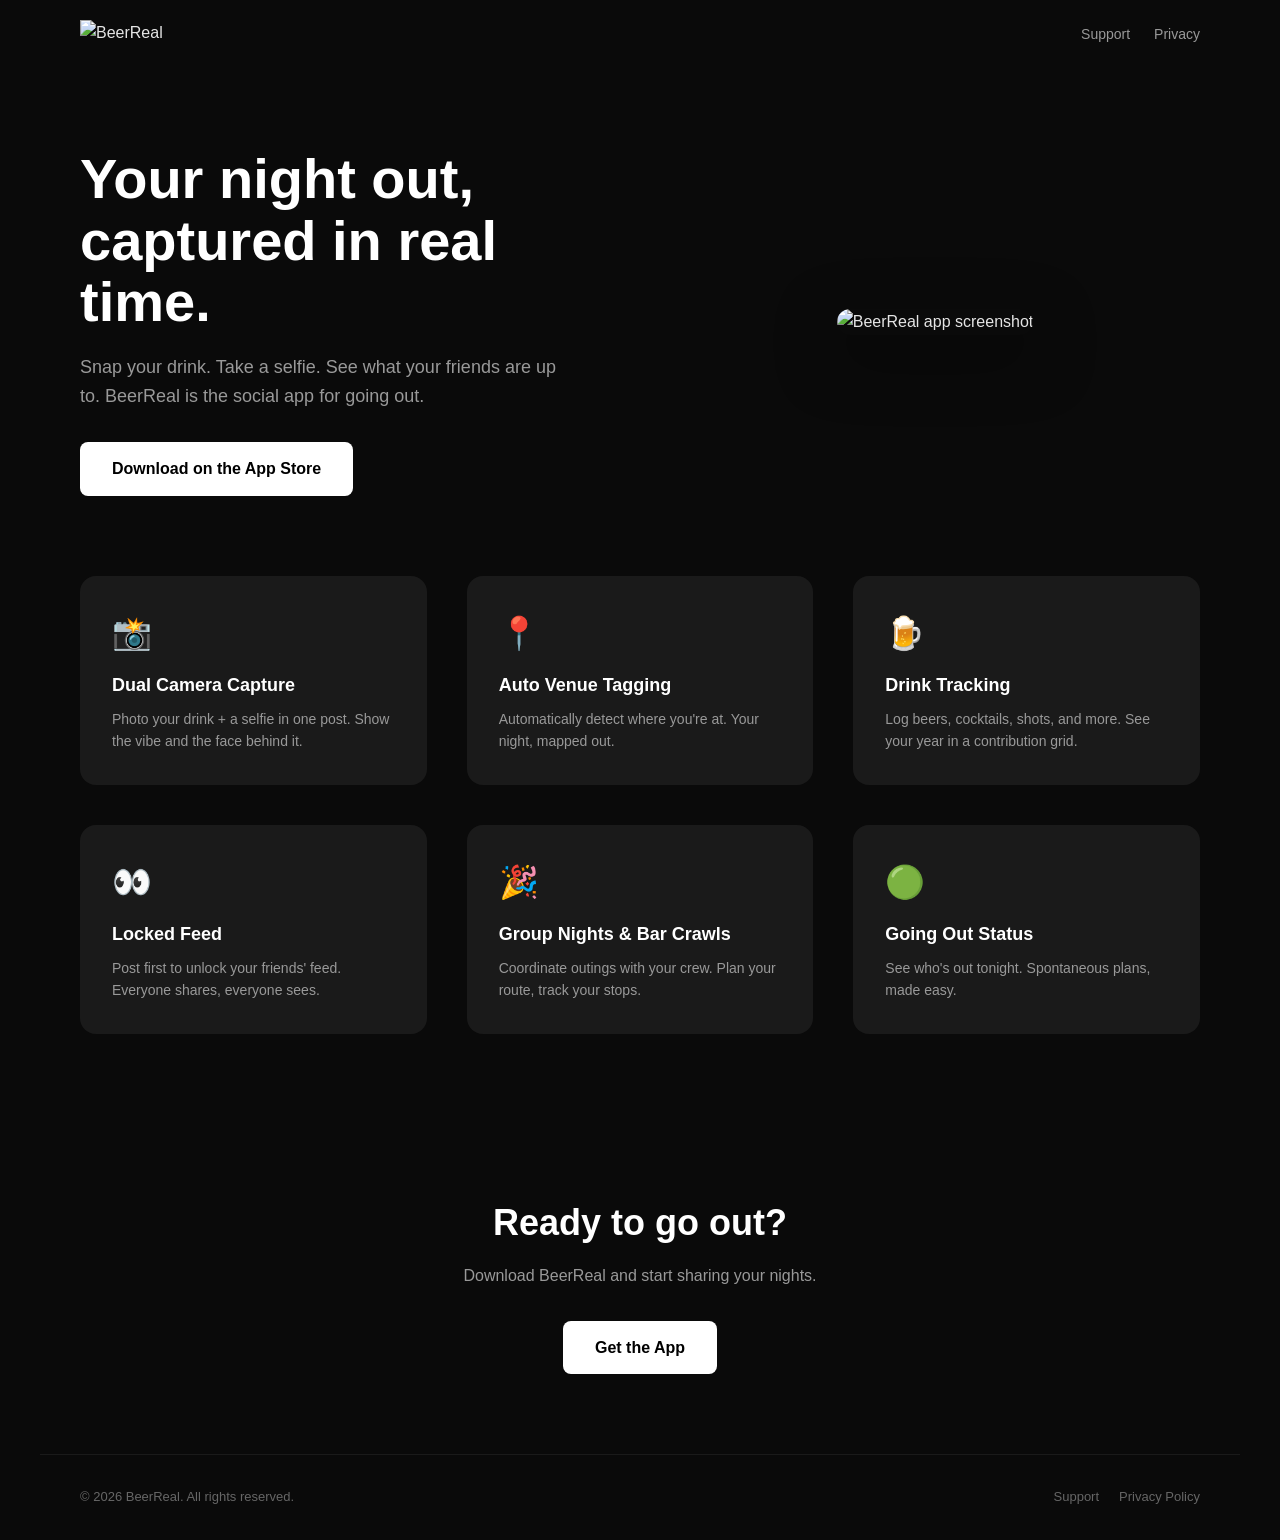
==== index.html @ f48d51ef "buhhh" ====
<!DOCTYPE html>
<html lang="en">
<head>
  <meta charset="UTF-8" />
  <meta name="viewport" content="width=device-width, initial-scale=1.0" />
  <title>BeerReal — Your Night Out, Captured</title>
  <meta name="description" content="BeerReal is the social app for your nights out. Snap your drink, share your night, see what your friends are up to." />
  <meta property="og:title" content="BeerReal — Your Night Out, Captured" />
  <meta property="og:description" content="The social app for going out. Track drinks, share moments, connect with friends." />
  <meta property="og:image" content="https://beerreal.app/assets/og-image.png" />
  <meta property="og:url" content="https://beerreal.app" />
  <link rel="icon" href="assets/icon.png" />
  <link rel="stylesheet" href="styles.css" />
</head>
<body>
  <nav>
    <img src="assets/logo.png" alt="BeerReal" class="nav-logo" />
    <div class="nav-links">
      <a href="/support">Support</a>
      <a href="/privacy">Privacy</a>
    </div>
  </nav>

  <section class="hero">
    <div class="hero-text">
      <h1>Your night out,<br />captured in real time.</h1>
      <p>Snap your drink. Take a selfie. See what your friends are up to. BeerReal is the social app for going out.</p>
      <a href="https://apps.apple.com/app/beerreal/id_YOUR_APP_ID" class="cta-button">
        Download on the App Store
      </a>
    </div>
    <div class="hero-image">
      <img src="assets/hero.png" alt="BeerReal app screenshot" />
    </div>
  </section>

  <section class="features">
    <div class="feature">
      <span class="feature-icon">📸</span>
      <h3>Dual Camera Capture</h3>
      <p>Photo your drink + a selfie in one post. Show the vibe and the face behind it.</p>
    </div>
    <div class="feature">
      <span class="feature-icon">📍</span>
      <h3>Auto Venue Tagging</h3>
      <p>Automatically detect where you're at. Your night, mapped out.</p>
    </div>
    <div class="feature">
      <span class="feature-icon">🍺</span>
      <h3>Drink Tracking</h3>
      <p>Log beers, cocktails, shots, and more. See your year in a contribution grid.</p>
    </div>
    <div class="feature">
      <span class="feature-icon">👀</span>
      <h3>Locked Feed</h3>
      <p>Post first to unlock your friends' feed. Everyone shares, everyone sees.</p>
    </div>
    <div class="feature">
      <span class="feature-icon">🎉</span>
      <h3>Group Nights & Bar Crawls</h3>
      <p>Coordinate outings with your crew. Plan your route, track your stops.</p>
    </div>
    <div class="feature">
      <span class="feature-icon">🟢</span>
      <h3>Going Out Status</h3>
      <p>See who's out tonight. Spontaneous plans, made easy.</p>
    </div>
  </section>

  <section class="cta-section">
    <h2>Ready to go out?</h2>
    <p>Download BeerReal and start sharing your nights.</p>
    <a href="https://apps.apple.com/app/beerreal/id_YOUR_APP_ID" class="cta-button">
      Get the App
    </a>
  </section>

  <footer>
    <p>&copy; 2026 BeerReal. All rights reserved.</p>
    <div class="footer-links">
      <a href="/support">Support</a>
      <a href="/privacy">Privacy Policy</a>
    </div>
  </footer>
</body>
</html>
---- styles.css ----
* {
  margin: 0;
  padding: 0;
  box-sizing: border-box;
}

body {
  font-family: -apple-system, BlinkMacSystemFont, 'Segoe UI', Roboto, sans-serif;
  background: #0A0A0A;
  color: #E5E5E5;
  line-height: 1.6;
}

a { color: #FFFFFF; text-decoration: none; }
a:hover { text-decoration: underline; }

/* ── Nav ── */
nav {
  display: flex;
  justify-content: space-between;
  align-items: center;
  padding: 20px 40px;
  max-width: 1200px;
  margin: 0 auto;
}
.nav-logo { height: 28px; }
.nav-links { display: flex; gap: 24px; }
.nav-links a { color: #999; font-size: 14px; }
.nav-links a:hover { color: #FFF; }

/* ── Hero ── */
.hero {
  display: flex;
  align-items: center;
  justify-content: space-between;
  max-width: 1200px;
  margin: 80px auto;
  padding: 0 40px;
  gap: 60px;
}
.hero-text { flex: 1; }
.hero-text h1 {
  font-size: 56px;
  font-weight: 800;
  line-height: 1.1;
  color: #FFFFFF;
  margin-bottom: 20px;
}
.hero-text p {
  font-size: 18px;
  color: #999;
  margin-bottom: 32px;
  max-width: 480px;
}
.hero-image { flex: 1; text-align: center; }
.hero-image img {
  max-width: 300px;
  border-radius: 24px;
  box-shadow: 0 20px 60px rgba(0,0,0,0.5);
}

.cta-button {
  display: inline-block;
  background: #FFFFFF;
  color: #000000;
  padding: 14px 32px;
  border-radius: 8px;
  font-weight: 600;
  font-size: 16px;
  transition: opacity 0.2s;
}
.cta-button:hover { opacity: 0.9; text-decoration: none; }

/* ── Features ── */
.features {
  display: grid;
  grid-template-columns: repeat(3, 1fr);
  gap: 40px;
  max-width: 1200px;
  margin: 80px auto;
  padding: 0 40px;
}
.feature {
  background: #1A1A1A;
  padding: 32px;
  border-radius: 16px;
}
.feature-icon { font-size: 32px; display: block; margin-bottom: 12px; }
.feature h3 { color: #FFF; font-size: 18px; margin-bottom: 8px; }
.feature p { color: #999; font-size: 14px; }

/* ── CTA Section ── */
.cta-section {
  text-align: center;
  padding: 80px 40px;
  max-width: 600px;
  margin: 0 auto;
}
.cta-section h2 { font-size: 36px; color: #FFF; margin-bottom: 12px; }
.cta-section p { color: #999; margin-bottom: 32px; }

/* ── Support Page ── */
.support-page, .privacy-page {
  max-width: 700px;
  margin: 60px auto;
  padding: 0 40px 80px;
}
.support-page h1, .privacy-page h1 {
  font-size: 36px;
  color: #FFF;
  margin-bottom: 8px;
}
.support-page > p, .privacy-page > p {
  color: #999;
  margin-bottom: 40px;
}
.updated { font-size: 14px; color: #666; }

.faq { margin-bottom: 48px; }
.faq h2, .contact h2, .privacy-page h2 {
  font-size: 20px;
  color: #FFF;
  margin-bottom: 16px;
  margin-top: 32px;
}
details {
  border-bottom: 1px solid #222;
  padding: 16px 0;
}
summary {
  color: #FFF;
  cursor: pointer;
  font-weight: 500;
  font-size: 15px;
}
details p {
  color: #999;
  margin-top: 8px;
  font-size: 14px;
}
.privacy-page ul {
  color: #999;
  padding-left: 20px;
  margin-bottom: 16px;
}
.privacy-page li { margin-bottom: 8px; font-size: 14px; }

/* ── Footer ── */
footer {
  border-top: 1px solid #1A1A1A;
  padding: 32px 40px;
  display: flex;
  justify-content: space-between;
  align-items: center;
  max-width: 1200px;
  margin: 0 auto;
  font-size: 13px;
  color: #666;
}
.footer-links { display: flex; gap: 20px; }
.footer-links a { color: #666; }
.footer-links a:hover { color: #FFF; }

/* ── Responsive ── */
@media (max-width: 768px) {
  .hero { flex-direction: column; text-align: center; margin: 40px auto; }
  .hero-text h1 { font-size: 36px; }
  .hero-text p { margin: 0 auto 24px; }
  .features { grid-template-columns: 1fr; }
  footer { flex-direction: column; gap: 12px; text-align: center; }
}
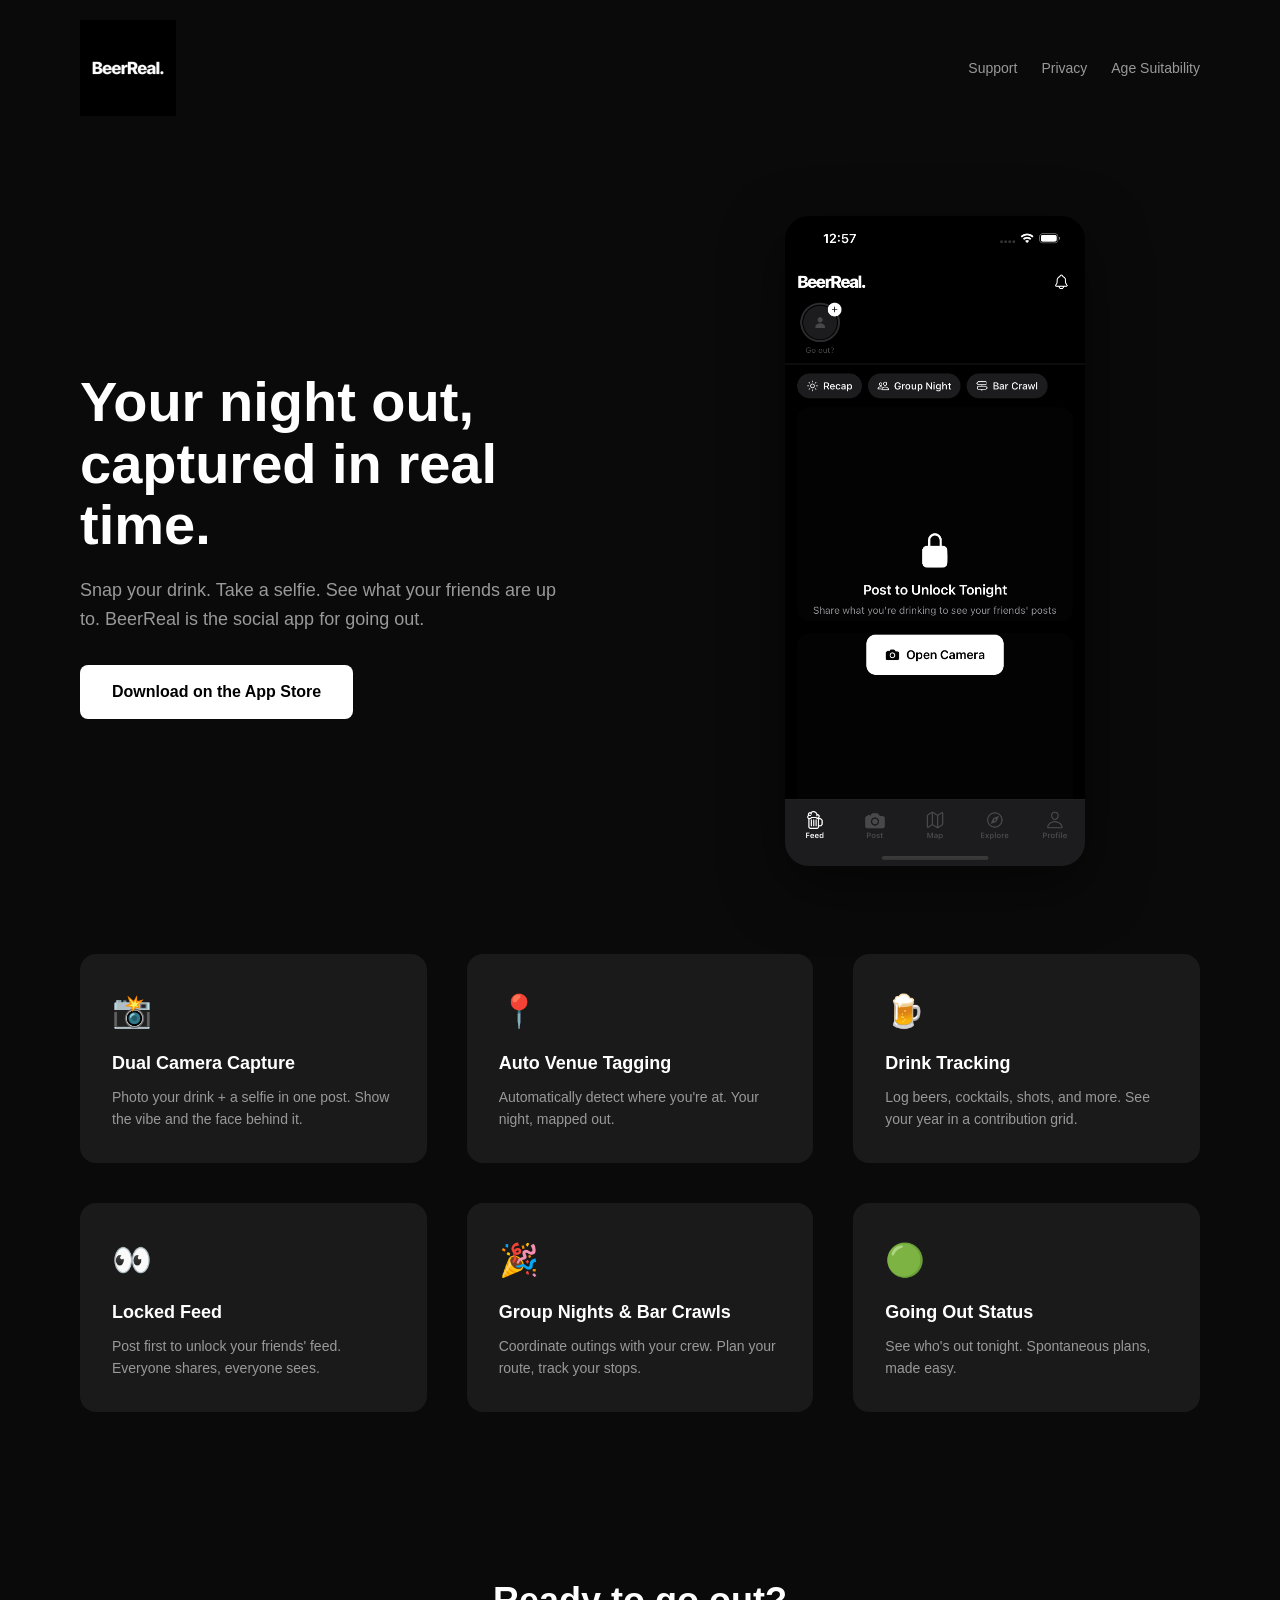
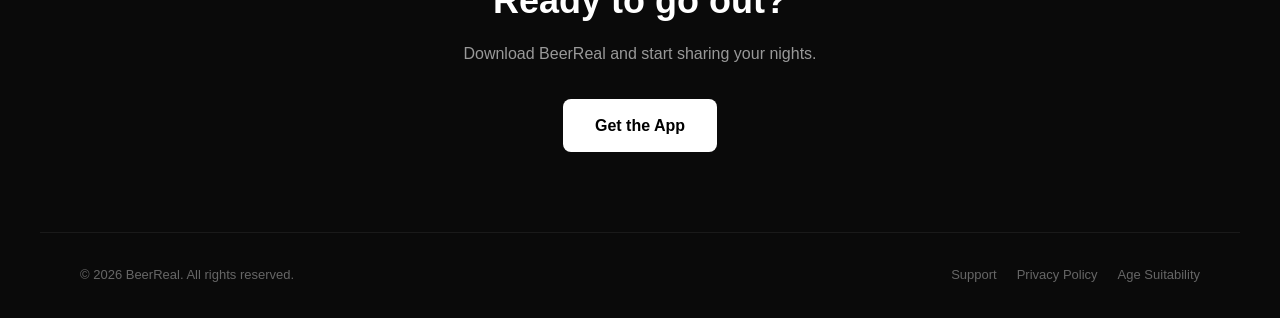
==== commit 850296c9: "boyyyyyy with a hard r" ====
--- a/index.html
+++ b/index.html
@@ -16,8 +16,9 @@
   <nav>
     <img src="assets/logo.png" alt="BeerReal" class="nav-logo" />
     <div class="nav-links">
-      <a href="/support">Support</a>
-      <a href="/privacy">Privacy</a>
+      <a href="support.html">Support</a>
+      <a href="privacy.html">Privacy</a>
+      <a href="age-suitability.html">Age Suitability</a>
     </div>
   </nav>
 
@@ -78,8 +79,9 @@
   <footer>
     <p>&copy; 2026 BeerReal. All rights reserved.</p>
     <div class="footer-links">
-      <a href="/support">Support</a>
-      <a href="/privacy">Privacy Policy</a>
+      <a href="support.html">Support</a>
+      <a href="privacy.html">Privacy Policy</a>
+      <a href="age-suitability.html">Age Suitability</a>
     </div>
   </footer>
 </body>
--- a/styles.css
+++ b/styles.css
@@ -23,7 +23,7 @@
   max-width: 1200px;
   margin: 0 auto;
 }
-.nav-logo { height: 28px; }
+.nav-logo { height: 96px; }
 .nav-links { display: flex; gap: 24px; }
 .nav-links a { color: #999; font-size: 14px; }
 .nav-links a:hover { color: #FFF; }
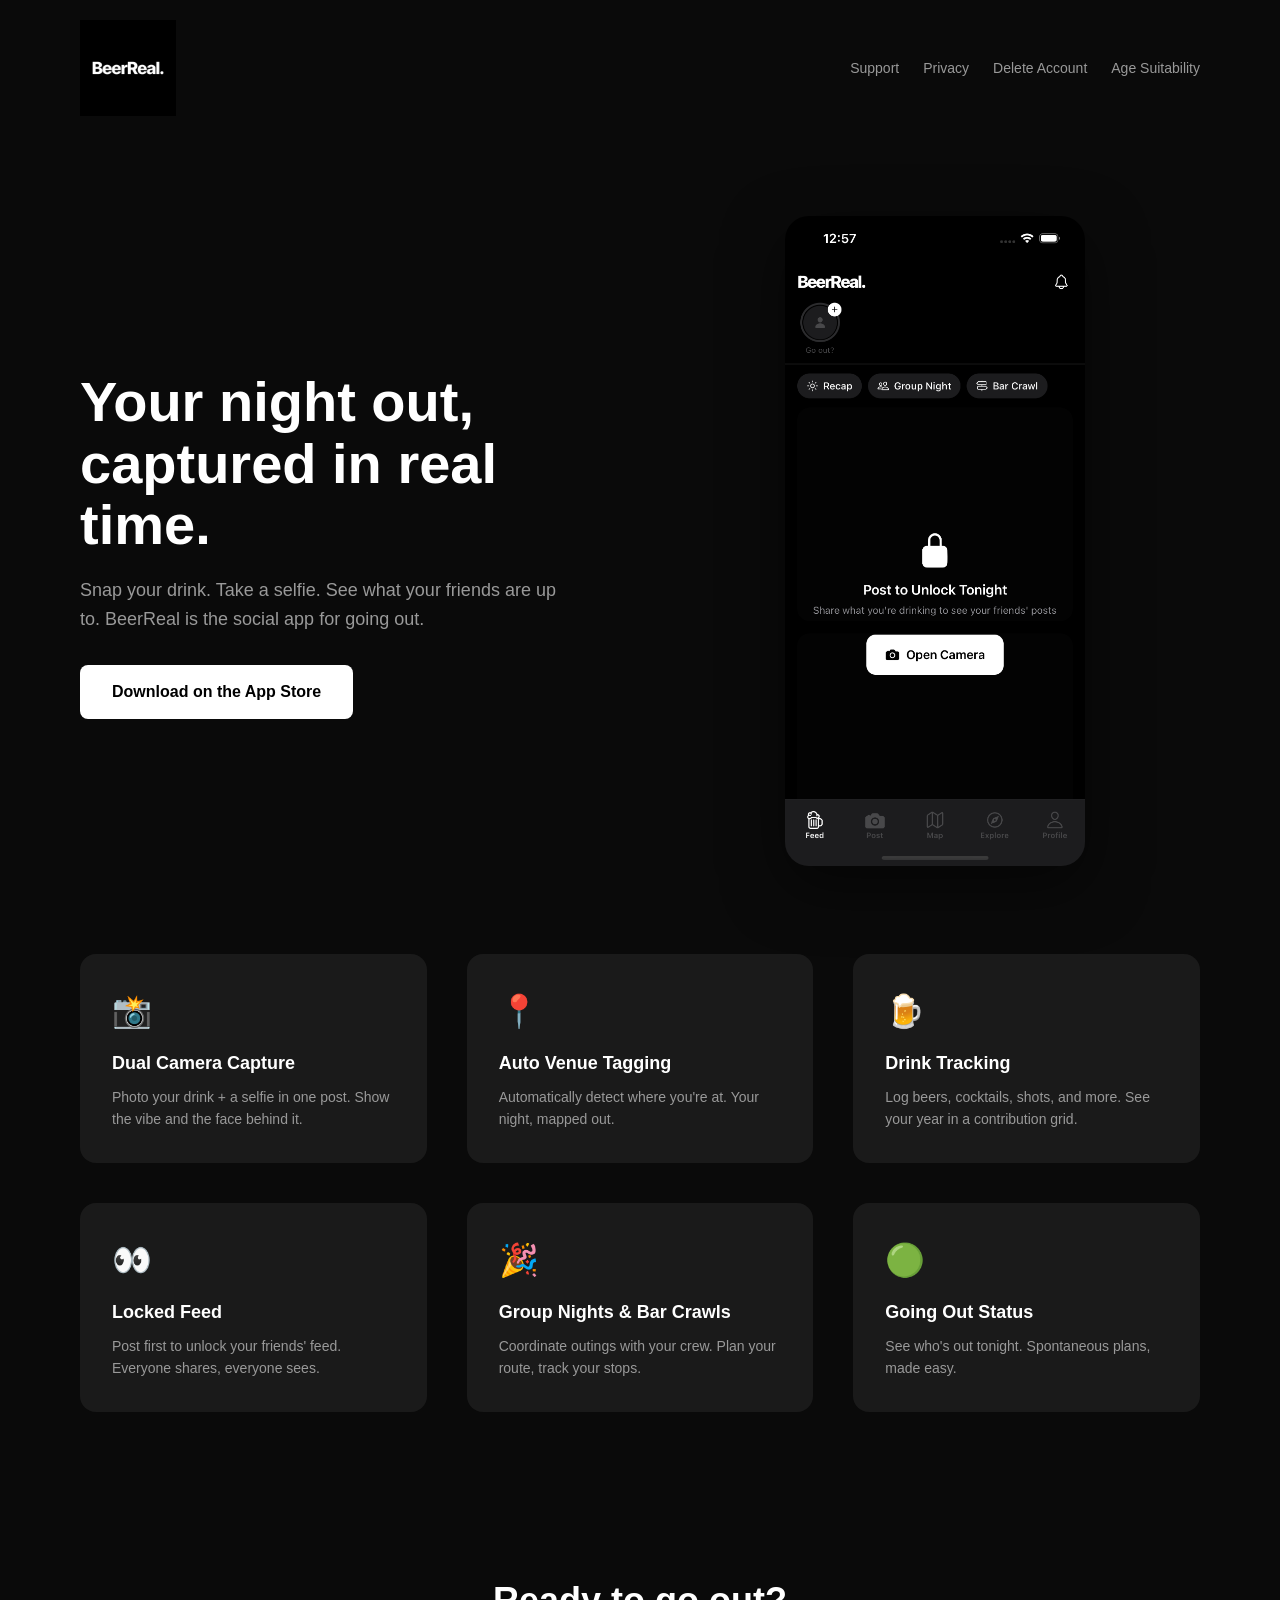
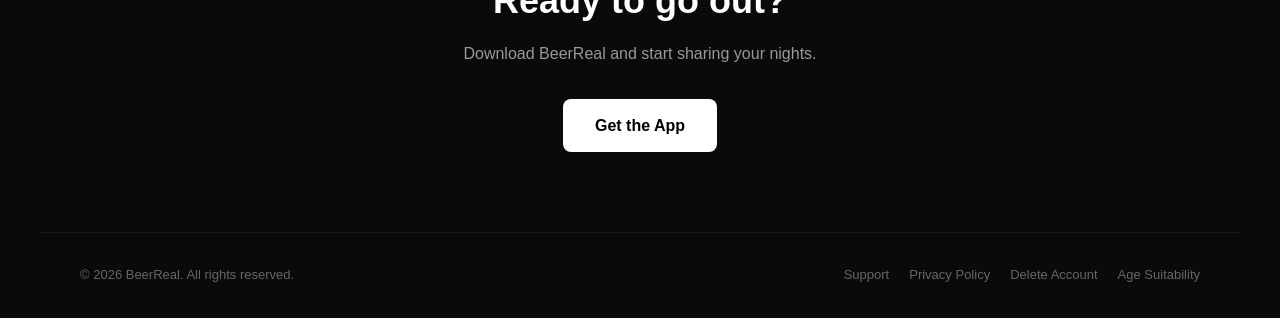
==== commit 237358a2: "Add "Delete Account" page and update navigation links across the site" ====
--- a/index.html
+++ b/index.html
@@ -18,6 +18,7 @@
     <div class="nav-links">
       <a href="support.html">Support</a>
       <a href="privacy.html">Privacy</a>
+      <a href="delete-account.html">Delete Account</a>
       <a href="age-suitability.html">Age Suitability</a>
     </div>
   </nav>
@@ -81,6 +82,7 @@
     <div class="footer-links">
       <a href="support.html">Support</a>
       <a href="privacy.html">Privacy Policy</a>
+      <a href="delete-account.html">Delete Account</a>
       <a href="age-suitability.html">Age Suitability</a>
     </div>
   </footer>
--- a/styles.css
+++ b/styles.css
@@ -144,6 +144,12 @@
   margin-bottom: 16px;
 }
 .privacy-page li { margin-bottom: 8px; font-size: 14px; }
+.privacy-page p {
+  color: #999;
+  margin-bottom: 16px;
+}
+.privacy-page strong { color: #E5E5E5; }
+.deletion-button { margin: 8px 0 16px; }
 
 /* ── Footer ── */
 footer {
@@ -163,9 +169,13 @@
 
 /* ── Responsive ── */
 @media (max-width: 768px) {
+  nav { padding: 16px 20px; align-items: flex-start; }
+  .nav-logo { height: 64px; }
+  .nav-links { gap: 8px 16px; flex-wrap: wrap; justify-content: flex-end; }
   .hero { flex-direction: column; text-align: center; margin: 40px auto; }
   .hero-text h1 { font-size: 36px; }
   .hero-text p { margin: 0 auto 24px; }
   .features { grid-template-columns: 1fr; }
   footer { flex-direction: column; gap: 12px; text-align: center; }
+  .footer-links { flex-wrap: wrap; justify-content: center; }
 }
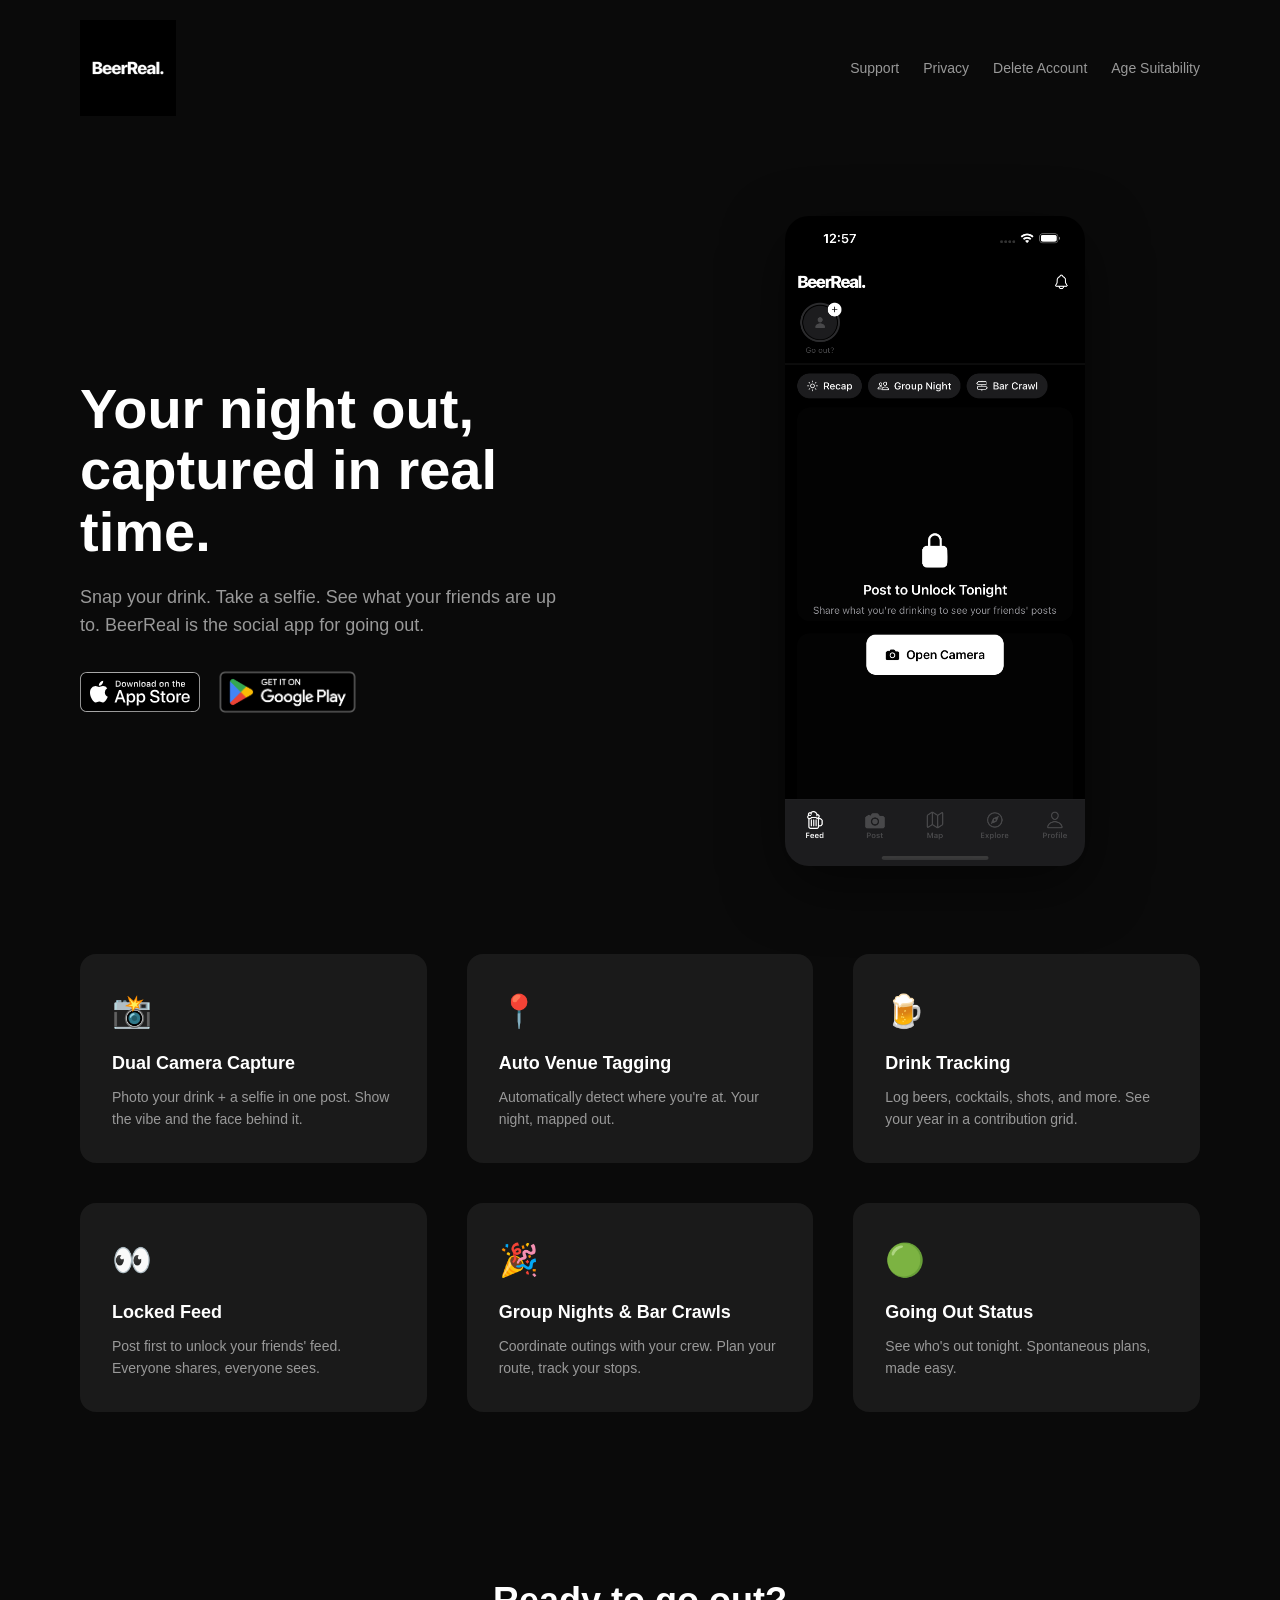
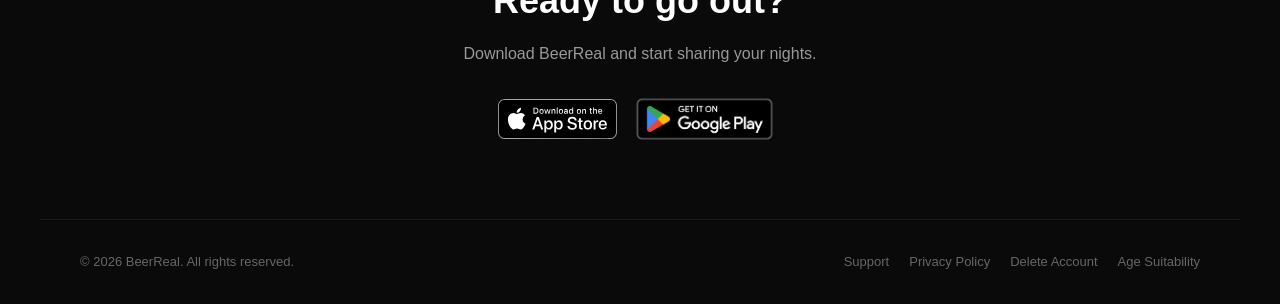
==== commit 06c53722: "Update app download links and styles for improved visibility - Replaced the existing App Store link " ====
--- a/index.html
+++ b/index.html
@@ -27,9 +27,14 @@
     <div class="hero-text">
       <h1>Your night out,<br />captured in real time.</h1>
       <p>Snap your drink. Take a selfie. See what your friends are up to. BeerReal is the social app for going out.</p>
-      <a href="https://apps.apple.com/app/beerreal/id_YOUR_APP_ID" class="cta-button">
-        Download on the App Store
-      </a>
+      <div class="store-links">
+        <a href="https://apps.apple.com/us/app/beerreal/id6762502702" class="store-badge" aria-label="Download BeerReal on the App Store">
+          <img src="assets/app-store-badge.svg" alt="Download on the App Store" />
+        </a>
+        <a href="https://play.google.com/store/apps/details?id=com.asray.beerreal" class="store-badge google-play-badge" aria-label="Get BeerReal on Google Play">
+          <img src="assets/google-play-badge.png" alt="Get it on Google Play" />
+        </a>
+      </div>
     </div>
     <div class="hero-image">
       <img src="assets/hero.png" alt="BeerReal app screenshot" />
@@ -72,9 +77,14 @@
   <section class="cta-section">
     <h2>Ready to go out?</h2>
     <p>Download BeerReal and start sharing your nights.</p>
-    <a href="https://apps.apple.com/app/beerreal/id_YOUR_APP_ID" class="cta-button">
-      Get the App
-    </a>
+    <div class="store-links">
+      <a href="https://apps.apple.com/us/app/beerreal/id6762502702" class="store-badge" aria-label="Download BeerReal on the App Store">
+        <img src="assets/app-store-badge.svg" alt="Download on the App Store" />
+      </a>
+      <a href="https://play.google.com/store/apps/details?id=com.asray.beerreal" class="store-badge google-play-badge" aria-label="Get BeerReal on Google Play">
+        <img src="assets/google-play-badge.png" alt="Get it on Google Play" />
+      </a>
+    </div>
   </section>
 
   <footer>
--- a/styles.css
+++ b/styles.css
@@ -70,6 +70,30 @@
   transition: opacity 0.2s;
 }
 .cta-button:hover { opacity: 0.9; text-decoration: none; }
+.store-links {
+  display: flex;
+  flex-wrap: wrap;
+  align-items: center;
+  gap: 10px;
+}
+.cta-section .store-links { justify-content: center; }
+.store-badge {
+  display: flex;
+  align-items: center;
+  height: 40px;
+  transition: opacity 0.2s, transform 0.2s;
+}
+.store-badge img {
+  display: block;
+  width: auto;
+  height: 40px;
+}
+.store-badge.google-play-badge img { height: 60px; }
+.store-badge:hover {
+  opacity: 0.85;
+  text-decoration: none;
+  transform: translateY(-1px);
+}
 
 /* ── Features ── */
 .features {
